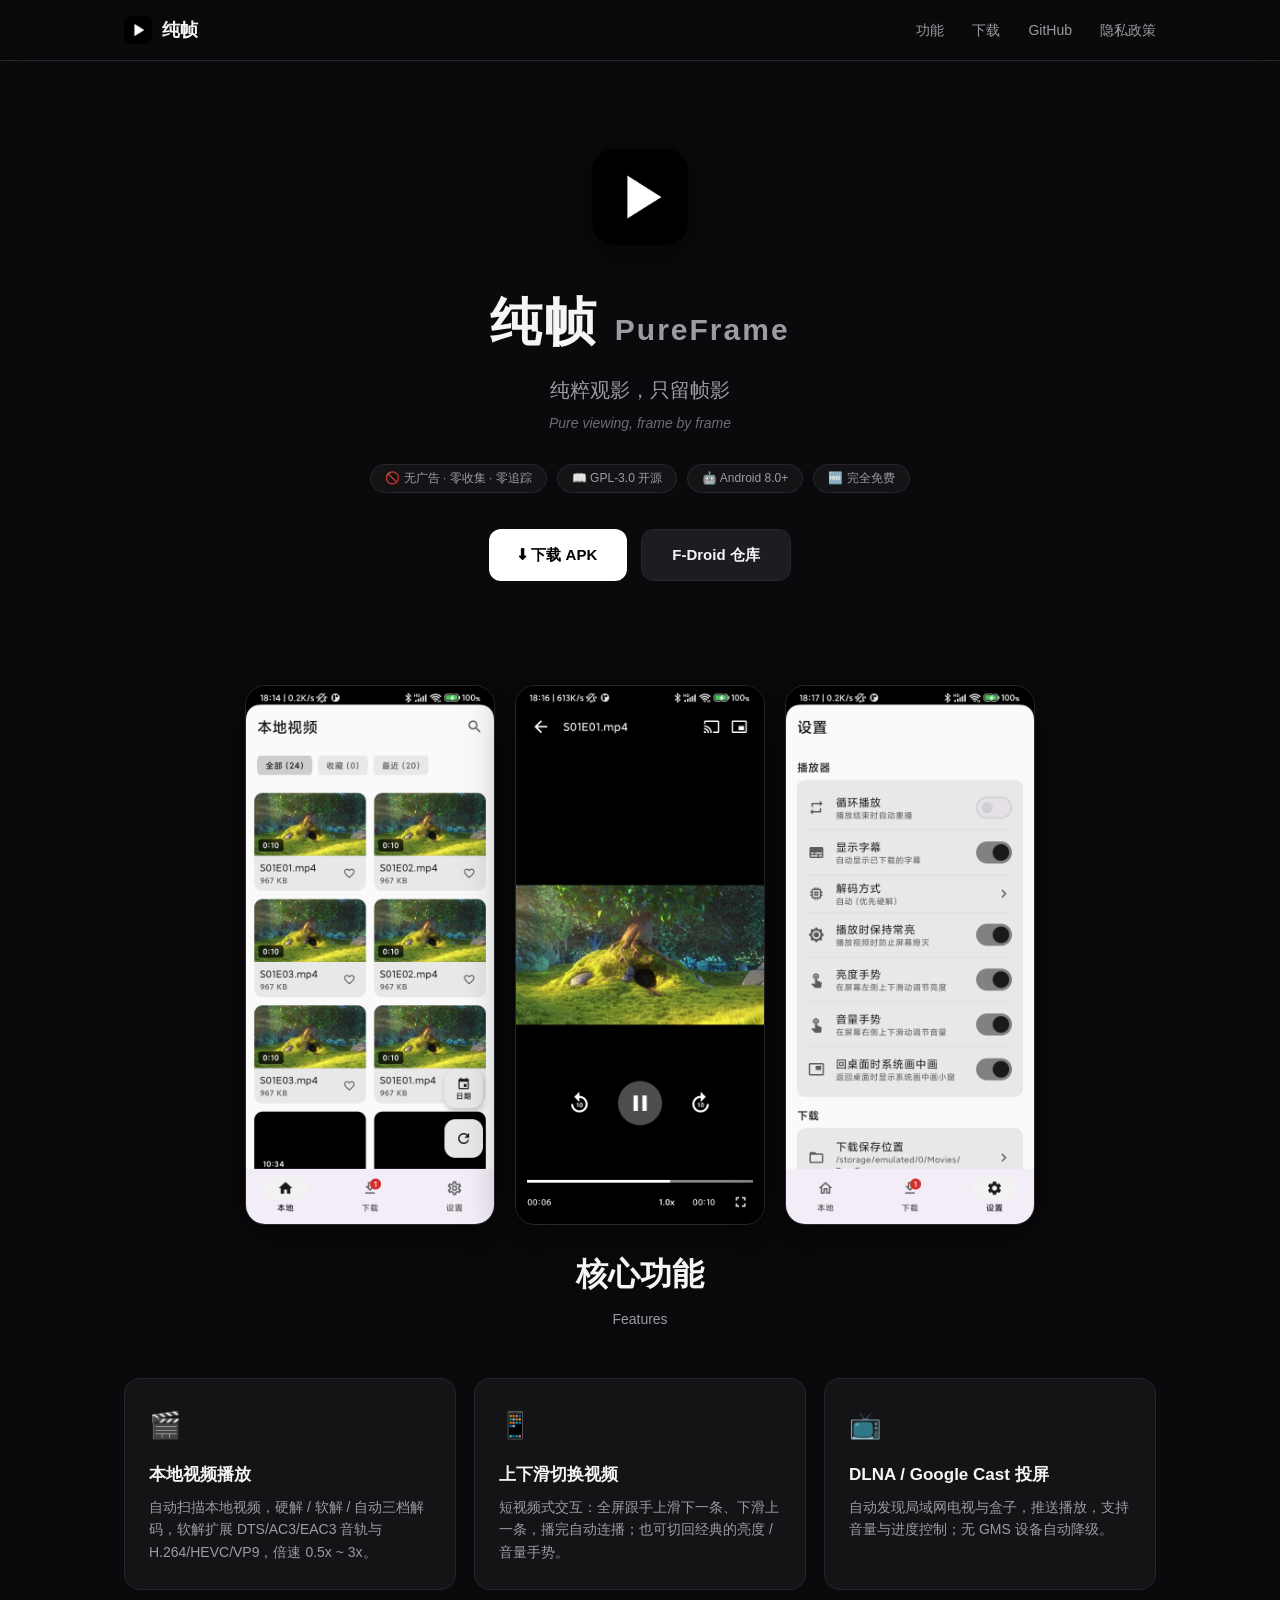
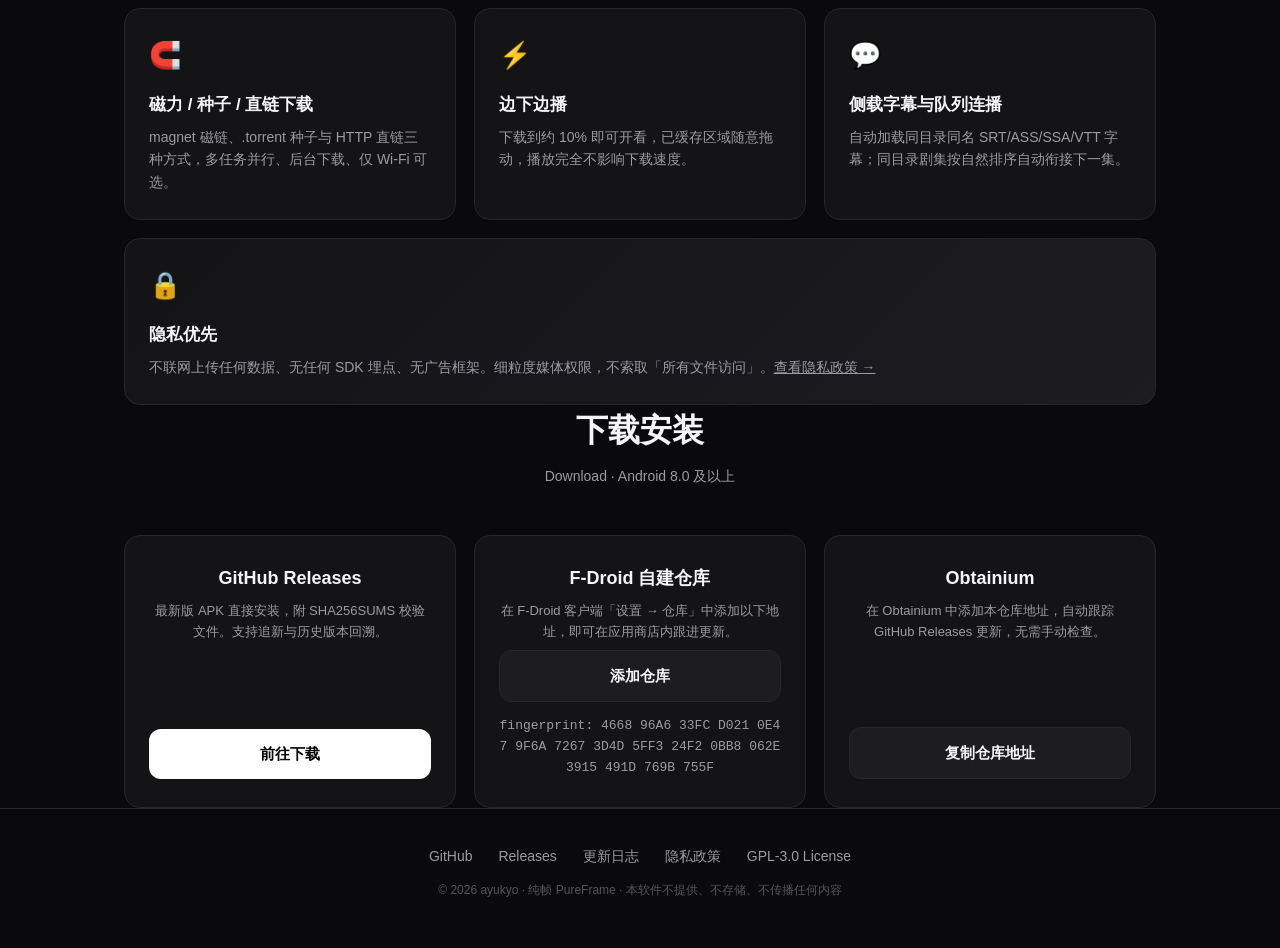
==== index.html @ e0c6eb10 "add promotional landing page (official site) - hero + badges + download CTAs (Releases / F-Droid rep" ====
<!DOCTYPE html>
<html lang="zh-CN">
<head>
<meta charset="UTF-8">
<meta name="viewport" content="width=device-width, initial-scale=1.0">
<title>纯帧 PureFrame — 纯粹观影，只留帧影</title>
<meta name="description" content="纯帧 PureFrame：无广告、极简的 Android 本地视频播放器。FFmpeg 软解、磁力/直链下载、边下边播、DLNA 与 Google Cast 投屏、抖音式滑动连播。免费开源，零收集零追踪。">
<meta property="og:title" content="纯帧 PureFrame — 纯粹观影，只留帧影">
<meta property="og:description" content="无广告、极简的 Android 本地视频播放器 · 免费开源">
<meta property="og:image" content="screenshots/player.png">
<style>
  :root {
    --bg: #0a0a0c;
    --surface: #141417;
    --surface2: #1c1c21;
    --border: #26262c;
    --text: #f5f5f7;
    --text-dim: #9b9ba3;
    --accent: #ffffff;
    --radius: 16px;
  }
  * { margin: 0; padding: 0; box-sizing: border-box; }
  html { scroll-behavior: smooth; }
  body {
    background: var(--bg);
    color: var(--text);
    font-family: -apple-system, "PingFang SC", "Microsoft YaHei", "Segoe UI", Roboto, sans-serif;
    line-height: 1.6;
    -webkit-font-smoothing: antialiased;
  }
  a { color: inherit; text-decoration: none; }
  .container { max-width: 1080px; margin: 0 auto; padding: 0 24px; }

  /* ---- nav ---- */
  nav {
    position: sticky; top: 0; z-index: 10;
    background: rgba(10,10,12,.8); backdrop-filter: blur(12px);
    border-bottom: 1px solid var(--border);
  }
  .nav-inner { display: flex; align-items: center; justify-content: space-between; height: 60px; }
  .brand { display: flex; align-items: center; gap: 10px; font-weight: 700; font-size: 18px; }
  .brand img { width: 28px; height: 28px; border-radius: 6px; }
  .nav-links { display: flex; gap: 28px; font-size: 14px; color: var(--text-dim); }
  .nav-links a:hover { color: var(--text); }

  /* ---- hero ---- */
  .hero { padding: 88px 0 64px; text-align: center; }
  .hero img.logo { width: 96px; height: 96px; border-radius: 22px; margin-bottom: 28px; box-shadow: 0 8px 40px rgba(0,0,0,.6); }
  .hero h1 { font-size: 52px; letter-spacing: 2px; margin-bottom: 10px; }
  .hero .slogan { font-size: 20px; color: var(--text-dim); margin-bottom: 6px; }
  .hero .slogan-en { font-size: 14px; color: #6c6c74; font-style: italic; margin-bottom: 30px; }
  .badges { display: flex; justify-content: center; gap: 10px; flex-wrap: wrap; margin-bottom: 36px; }
  .badge {
    font-size: 12px; color: var(--text-dim);
    border: 1px solid var(--border); border-radius: 999px;
    padding: 4px 14px; background: var(--surface);
  }
  .cta { display: flex; justify-content: center; gap: 14px; flex-wrap: wrap; }
  .btn {
    display: inline-flex; align-items: center; gap: 8px;
    padding: 13px 30px; border-radius: 12px; font-size: 15px; font-weight: 600;
    transition: transform .15s ease, opacity .15s ease;
  }
  .btn:hover { transform: translateY(-2px); }
  .btn-primary { background: var(--accent); color: #000; }
  .btn-secondary { background: var(--surface2); color: var(--text); border: 1px solid var(--border); }

  /* ---- screenshots ---- */
  .shots { padding: 40px 0 24px; }
  .shots-row { display: flex; justify-content: center; gap: 20px; flex-wrap: wrap; }
  .shot {
    width: 250px; border-radius: 20px; overflow: hidden;
    border: 1px solid var(--border);
    box-shadow: 0 12px 48px rgba(0,0,0,.55);
    transition: transform .2s ease;
  }
  .shot:hover { transform: translateY(-6px); }
  .shot img { width: 100%; display: block; }

  /* ---- features ---- */
  section { padding: 72px 0; }
  .sec-title { text-align: center; font-size: 32px; margin-bottom: 8px; }
  .sec-sub { text-align: center; color: var(--text-dim); font-size: 14px; margin-bottom: 48px; }
  .grid { display: grid; grid-template-columns: repeat(3, 1fr); gap: 18px; }
  @media (max-width: 860px) { .grid { grid-template-columns: repeat(2, 1fr); } }
  @media (max-width: 560px) { .grid { grid-template-columns: 1fr; } .hero h1 { font-size: 38px; } }
  .card {
    background: var(--surface); border: 1px solid var(--border);
    border-radius: var(--radius); padding: 26px 24px;
  }
  .card .emoji { font-size: 26px; margin-bottom: 14px; display: block; }
  .card h3 { font-size: 17px; margin-bottom: 8px; }
  .card p { font-size: 14px; color: var(--text-dim); }
  .card.wide { grid-column: span 3; background: linear-gradient(135deg, var(--surface) 0%, var(--surface2) 100%); }
  @media (max-width: 860px) { .card.wide { grid-column: span 2; } }
  @media (max-width: 560px) { .card.wide { grid-column: span 1; } }

  /* ---- download ---- */
  .dl-grid { display: grid; grid-template-columns: repeat(3, 1fr); gap: 18px; }
  @media (max-width: 860px) { .dl-grid { grid-template-columns: 1fr; } }
  .dl-card {
    background: var(--surface); border: 1px solid var(--border);
    border-radius: var(--radius); padding: 28px 24px; text-align: center;
    display: flex; flex-direction: column; gap: 8px;
  }
  .dl-card h3 { font-size: 18px; }
  .dl-card p { font-size: 13px; color: var(--text-dim); flex: 1; }
  .dl-card .btn { justify-content: center; }
  .fp {
    font-family: ui-monospace, Consolas, monospace; font-size: 10.5px;
    color: #6c6c74; word-break: break-all; margin-top: 6px;
  }

  /* ---- footer ---- */
  footer { border-top: 1px solid var(--border); padding: 36px 0 48px; text-align: center; }
  footer .links { display: flex; justify-content: center; gap: 26px; font-size: 14px; color: var(--text-dim); margin-bottom: 14px; flex-wrap: wrap; }
  footer .links a:hover { color: var(--text); }
  footer .fine { font-size: 12px; color: #55555c; }
</style>
</head>
<body>

<nav>
  <div class="container nav-inner">
    <div class="brand"><img src="icon.png" alt="">纯帧</div>
    <div class="nav-links">
      <a href="#features">功能</a>
      <a href="#download">下载</a>
      <a href="https://github.com/ayukyo/pureframe">GitHub</a>
      <a href="privacy-policy.html">隐私政策</a>
    </div>
  </div>
</nav>

<header class="hero container">
  <img class="logo" src="icon.png" alt="PureFrame">
  <h1>纯帧 <span style="color:var(--text-dim);font-size:30px;">PureFrame</span></h1>
  <p class="slogan">纯粹观影，只留帧影</p>
  <p class="slogan-en">Pure viewing, frame by frame</p>
  <div class="badges">
    <span class="badge">🚫 无广告 · 零收集 · 零追踪</span>
    <span class="badge">📖 GPL-3.0 开源</span>
    <span class="badge">🤖 Android 8.0+</span>
    <span class="badge">🆓 完全免费</span>
  </div>
  <div class="cta">
    <a class="btn btn-primary" href="https://github.com/ayukyo/pureframe/releases/latest">⬇ 下载 APK</a>
    <a class="btn btn-secondary" href="#download">F-Droid 仓库</a>
  </div>
</header>

<section class="shots container">
  <div class="shots-row">
    <div class="shot"><img src="screenshots/library.png" alt="媒体库" loading="lazy"></div>
    <div class="shot"><img src="screenshots/player.png" alt="播放器" loading="lazy"></div>
    <div class="shot"><img src="screenshots/settings.png" alt="设置" loading="lazy"></div>
  </div>
</section>

<section id="features" class="container">
  <h2 class="sec-title">核心功能</h2>
  <p class="sec-sub">Features</p>
  <div class="grid">
    <div class="card">
      <span class="emoji">🎬</span>
      <h3>本地视频播放</h3>
      <p>自动扫描本地视频，硬解 / 软解 / 自动三档解码，软解扩展 DTS/AC3/EAC3 音轨与 H.264/HEVC/VP9，倍速 0.5x ~ 3x。</p>
    </div>
    <div class="card">
      <span class="emoji">📱</span>
      <h3>上下滑切换视频</h3>
      <p>短视频式交互：全屏跟手上滑下一条、下滑上一条，播完自动连播；也可切回经典的亮度 / 音量手势。</p>
    </div>
    <div class="card">
      <span class="emoji">📺</span>
      <h3>DLNA / Google Cast 投屏</h3>
      <p>自动发现局域网电视与盒子，推送播放，支持音量与进度控制；无 GMS 设备自动降级。</p>
    </div>
    <div class="card">
      <span class="emoji">🧲</span>
      <h3>磁力 / 种子 / 直链下载</h3>
      <p>magnet 磁链、.torrent 种子与 HTTP 直链三种方式，多任务并行、后台下载、仅 Wi-Fi 可选。</p>
    </div>
    <div class="card">
      <span class="emoji">⚡</span>
      <h3>边下边播</h3>
      <p>下载到约 10% 即可开看，已缓存区域随意拖动，播放完全不影响下载速度。</p>
    </div>
    <div class="card">
      <span class="emoji">💬</span>
      <h3>侧载字幕与队列连播</h3>
      <p>自动加载同目录同名 SRT/ASS/SSA/VTT 字幕；同目录剧集按自然排序自动衔接下一集。</p>
    </div>
    <div class="card wide">
      <span class="emoji">🔒</span>
      <h3>隐私优先</h3>
      <p>不联网上传任何数据、无任何 SDK 埋点、无广告框架。细粒度媒体权限，不索取「所有文件访问」。<a href="privacy-policy.html" style="text-decoration:underline;color:var(--text-dim);">查看隐私政策 →</a></p>
    </div>
  </div>
</section>

<section id="download" class="container">
  <h2 class="sec-title">下载安装</h2>
  <p class="sec-sub">Download · Android 8.0 及以上</p>
  <div class="dl-grid">
    <div class="dl-card">
      <h3>GitHub Releases</h3>
      <p>最新版 APK 直接安装，附 SHA256SUMS 校验文件。支持追新与历史版本回溯。</p>
      <a class="btn btn-primary" href="https://github.com/ayukyo/pureframe/releases/latest">前往下载</a>
    </div>
    <div class="dl-card">
      <h3>F-Droid 自建仓库</h3>
      <p>在 F-Droid 客户端「设置 → 仓库」中添加以下地址，即可在应用商店内跟进更新。</p>
      <a class="btn btn-secondary" href="https://ayukyo.github.io/pureframe/repo?fingerprint=466896A633FCD0210E479F6A72673D4D5FF324F20BB8062E3915491D769B755F">添加仓库</a>
      <p class="fp">fingerprint: 4668 96A6 33FC D021 0E47 9F6A 7267 3D4D 5FF3 24F2 0BB8 062E 3915 491D 769B 755F</p>
    </div>
    <div class="dl-card">
      <h3>Obtainium</h3>
      <p>在 Obtainium 中添加本仓库地址，自动跟踪 GitHub Releases 更新，无需手动检查。</p>
      <a class="btn btn-secondary" href="https://github.com/ayukyo/pureframe">复制仓库地址</a>
    </div>
  </div>
</section>

<footer>
  <div class="container">
    <div class="links">
      <a href="https://github.com/ayukyo/pureframe">GitHub</a>
      <a href="https://github.com/ayukyo/pureframe/releases/latest">Releases</a>
      <a href="https://github.com/ayukyo/pureframe/blob/main/CHANGELOG.md">更新日志</a>
      <a href="privacy-policy.html">隐私政策</a>
      <a href="https://github.com/ayukyo/pureframe/blob/main/LICENSE">GPL-3.0 License</a>
    </div>
    <p class="fine">© 2026 ayukyo · 纯帧 PureFrame · 本软件不提供、不存储、不传播任何内容</p>
  </div>
</footer>

</body>
</html>
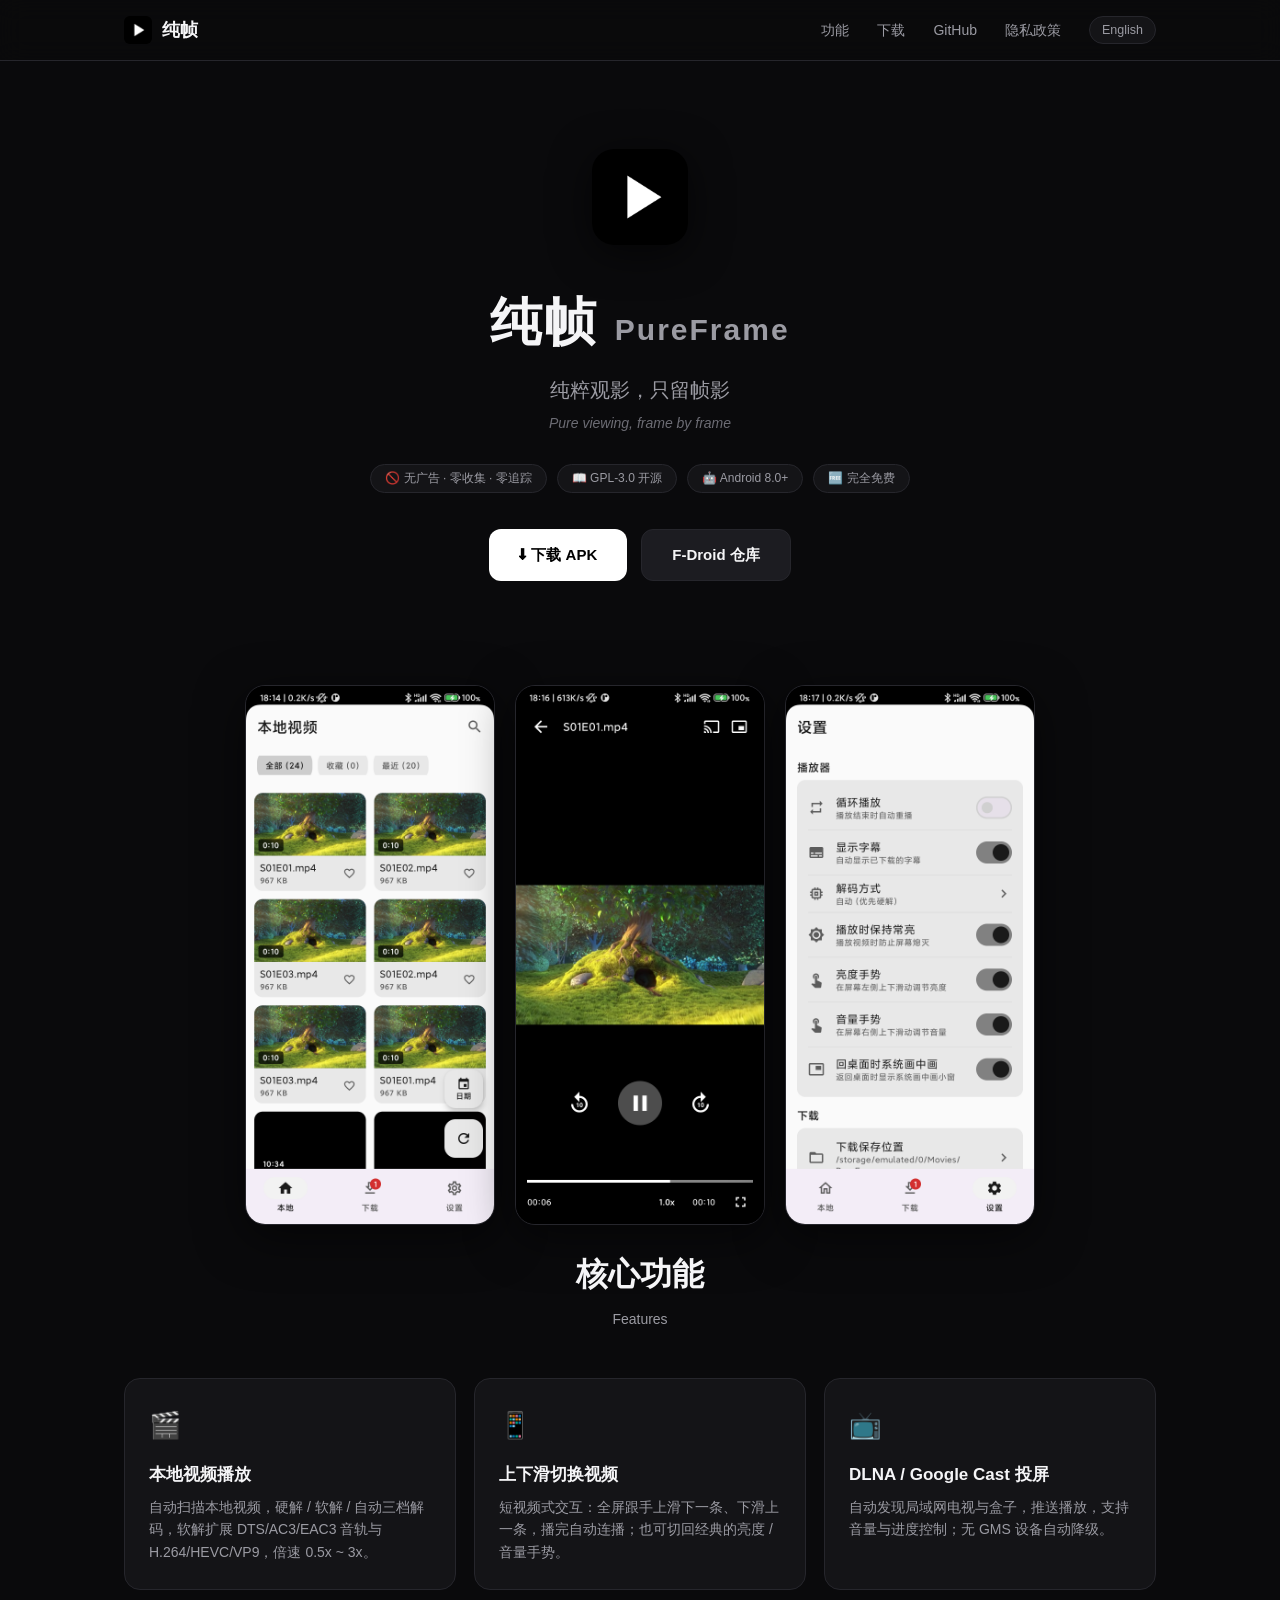
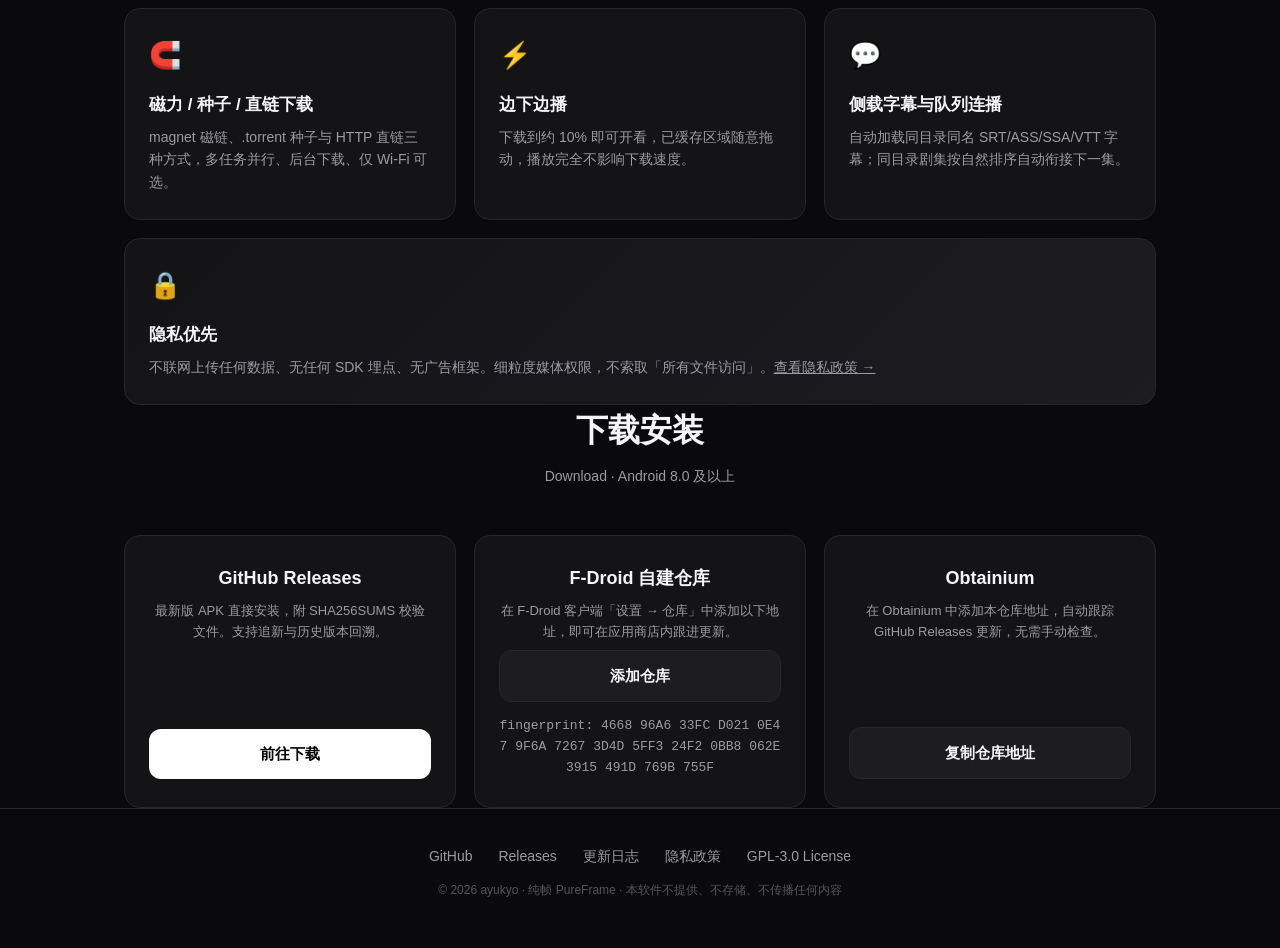
==== commit 2404efd9: "site: bilingual landing page with automatic language detection Ported from icode-skill's site/locale" ====
--- a/index.html
+++ b/index.html
@@ -5,118 +5,17 @@
 <meta name="viewport" content="width=device-width, initial-scale=1.0">
 <title>纯帧 PureFrame — 纯粹观影，只留帧影</title>
 <meta name="description" content="纯帧 PureFrame：无广告、极简的 Android 本地视频播放器。FFmpeg 软解、磁力/直链下载、边下边播、DLNA 与 Google Cast 投屏、抖音式滑动连播。免费开源，零收集零追踪。">
+<link rel="canonical" href="https://ayukyo.github.io/pureframe/">
+<link rel="alternate" hreflang="zh-CN" href="https://ayukyo.github.io/pureframe/">
+<link rel="alternate" hreflang="en" href="https://ayukyo.github.io/pureframe/en/">
+<link rel="alternate" hreflang="x-default" href="https://ayukyo.github.io/pureframe/">
 <meta property="og:title" content="纯帧 PureFrame — 纯粹观影，只留帧影">
 <meta property="og:description" content="无广告、极简的 Android 本地视频播放器 · 免费开源">
 <meta property="og:image" content="screenshots/player.png">
-<style>
-  :root {
-    --bg: #0a0a0c;
-    --surface: #141417;
-    --surface2: #1c1c21;
-    --border: #26262c;
-    --text: #f5f5f7;
-    --text-dim: #9b9ba3;
-    --accent: #ffffff;
-    --radius: 16px;
-  }
-  * { margin: 0; padding: 0; box-sizing: border-box; }
-  html { scroll-behavior: smooth; }
-  body {
-    background: var(--bg);
-    color: var(--text);
-    font-family: -apple-system, "PingFang SC", "Microsoft YaHei", "Segoe UI", Roboto, sans-serif;
-    line-height: 1.6;
-    -webkit-font-smoothing: antialiased;
-  }
-  a { color: inherit; text-decoration: none; }
-  .container { max-width: 1080px; margin: 0 auto; padding: 0 24px; }
-
-  /* ---- nav ---- */
-  nav {
-    position: sticky; top: 0; z-index: 10;
-    background: rgba(10,10,12,.8); backdrop-filter: blur(12px);
-    border-bottom: 1px solid var(--border);
-  }
-  .nav-inner { display: flex; align-items: center; justify-content: space-between; height: 60px; }
-  .brand { display: flex; align-items: center; gap: 10px; font-weight: 700; font-size: 18px; }
-  .brand img { width: 28px; height: 28px; border-radius: 6px; }
-  .nav-links { display: flex; gap: 28px; font-size: 14px; color: var(--text-dim); }
-  .nav-links a:hover { color: var(--text); }
-
-  /* ---- hero ---- */
-  .hero { padding: 88px 0 64px; text-align: center; }
-  .hero img.logo { width: 96px; height: 96px; border-radius: 22px; margin-bottom: 28px; box-shadow: 0 8px 40px rgba(0,0,0,.6); }
-  .hero h1 { font-size: 52px; letter-spacing: 2px; margin-bottom: 10px; }
-  .hero .slogan { font-size: 20px; color: var(--text-dim); margin-bottom: 6px; }
-  .hero .slogan-en { font-size: 14px; color: #6c6c74; font-style: italic; margin-bottom: 30px; }
-  .badges { display: flex; justify-content: center; gap: 10px; flex-wrap: wrap; margin-bottom: 36px; }
-  .badge {
-    font-size: 12px; color: var(--text-dim);
-    border: 1px solid var(--border); border-radius: 999px;
-    padding: 4px 14px; background: var(--surface);
-  }
-  .cta { display: flex; justify-content: center; gap: 14px; flex-wrap: wrap; }
-  .btn {
-    display: inline-flex; align-items: center; gap: 8px;
-    padding: 13px 30px; border-radius: 12px; font-size: 15px; font-weight: 600;
-    transition: transform .15s ease, opacity .15s ease;
-  }
-  .btn:hover { transform: translateY(-2px); }
-  .btn-primary { background: var(--accent); color: #000; }
-  .btn-secondary { background: var(--surface2); color: var(--text); border: 1px solid var(--border); }
-
-  /* ---- screenshots ---- */
-  .shots { padding: 40px 0 24px; }
-  .shots-row { display: flex; justify-content: center; gap: 20px; flex-wrap: wrap; }
-  .shot {
-    width: 250px; border-radius: 20px; overflow: hidden;
-    border: 1px solid var(--border);
-    box-shadow: 0 12px 48px rgba(0,0,0,.55);
-    transition: transform .2s ease;
-  }
-  .shot:hover { transform: translateY(-6px); }
-  .shot img { width: 100%; display: block; }
-
-  /* ---- features ---- */
-  section { padding: 72px 0; }
-  .sec-title { text-align: center; font-size: 32px; margin-bottom: 8px; }
-  .sec-sub { text-align: center; color: var(--text-dim); font-size: 14px; margin-bottom: 48px; }
-  .grid { display: grid; grid-template-columns: repeat(3, 1fr); gap: 18px; }
-  @media (max-width: 860px) { .grid { grid-template-columns: repeat(2, 1fr); } }
-  @media (max-width: 560px) { .grid { grid-template-columns: 1fr; } .hero h1 { font-size: 38px; } }
-  .card {
-    background: var(--surface); border: 1px solid var(--border);
-    border-radius: var(--radius); padding: 26px 24px;
-  }
-  .card .emoji { font-size: 26px; margin-bottom: 14px; display: block; }
-  .card h3 { font-size: 17px; margin-bottom: 8px; }
-  .card p { font-size: 14px; color: var(--text-dim); }
-  .card.wide { grid-column: span 3; background: linear-gradient(135deg, var(--surface) 0%, var(--surface2) 100%); }
-  @media (max-width: 860px) { .card.wide { grid-column: span 2; } }
-  @media (max-width: 560px) { .card.wide { grid-column: span 1; } }
-
-  /* ---- download ---- */
-  .dl-grid { display: grid; grid-template-columns: repeat(3, 1fr); gap: 18px; }
-  @media (max-width: 860px) { .dl-grid { grid-template-columns: 1fr; } }
-  .dl-card {
-    background: var(--surface); border: 1px solid var(--border);
-    border-radius: var(--radius); padding: 28px 24px; text-align: center;
-    display: flex; flex-direction: column; gap: 8px;
-  }
-  .dl-card h3 { font-size: 18px; }
-  .dl-card p { font-size: 13px; color: var(--text-dim); flex: 1; }
-  .dl-card .btn { justify-content: center; }
-  .fp {
-    font-family: ui-monospace, Consolas, monospace; font-size: 10.5px;
-    color: #6c6c74; word-break: break-all; margin-top: 6px;
-  }
-
-  /* ---- footer ---- */
-  footer { border-top: 1px solid var(--border); padding: 36px 0 48px; text-align: center; }
-  footer .links { display: flex; justify-content: center; gap: 26px; font-size: 14px; color: var(--text-dim); margin-bottom: 14px; flex-wrap: wrap; }
-  footer .links a:hover { color: var(--text); }
-  footer .fine { font-size: 12px; color: #55555c; }
-</style>
+<meta property="og:locale" content="zh-CN">
+<meta property="og:locale:alternate" content="en_US">
+<link rel="stylesheet" href="style.css">
+<script src="locale.js"></script>
 </head>
 <body>
 
@@ -128,6 +27,7 @@
       <a href="#download">下载</a>
       <a href="https://github.com/ayukyo/pureframe">GitHub</a>
       <a href="privacy-policy.html">隐私政策</a>
+      <a class="lang-switch" href="en/?lang=en" lang="en">English</a>
     </div>
   </div>
 </nav>
--- a/style.css
+++ b/style.css
@@ -0,0 +1,113 @@
+:root {
+  --bg: #0a0a0c;
+  --surface: #141417;
+  --surface2: #1c1c21;
+  --border: #26262c;
+  --text: #f5f5f7;
+  --text-dim: #9b9ba3;
+  --accent: #ffffff;
+  --radius: 16px;
+}
+* { margin: 0; padding: 0; box-sizing: border-box; }
+html { scroll-behavior: smooth; }
+body {
+  background: var(--bg);
+  color: var(--text);
+  font-family: -apple-system, "PingFang SC", "Microsoft YaHei", "Segoe UI", Roboto, sans-serif;
+  line-height: 1.6;
+  -webkit-font-smoothing: antialiased;
+}
+a { color: inherit; text-decoration: none; }
+.container { max-width: 1080px; margin: 0 auto; padding: 0 24px; }
+
+/* ---- nav ---- */
+nav {
+  position: sticky; top: 0; z-index: 10;
+  background: rgba(10,10,12,.8); backdrop-filter: blur(12px);
+  border-bottom: 1px solid var(--border);
+}
+.nav-inner { display: flex; align-items: center; justify-content: space-between; height: 60px; }
+.brand { display: flex; align-items: center; gap: 10px; font-weight: 700; font-size: 18px; }
+.brand img { width: 28px; height: 28px; border-radius: 6px; }
+.nav-links { display: flex; gap: 28px; font-size: 14px; color: var(--text-dim); align-items: center; }
+.nav-links a:hover { color: var(--text); }
+.lang-switch {
+  border: 1px solid var(--border); border-radius: 999px;
+  padding: 3px 12px; font-size: 12.5px;
+  background: var(--surface);
+}
+.lang-switch:hover { color: var(--text) !important; border-color: var(--text-dim); }
+
+/* ---- hero ---- */
+.hero { padding: 88px 0 64px; text-align: center; }
+.hero img.logo { width: 96px; height: 96px; border-radius: 22px; margin-bottom: 28px; box-shadow: 0 8px 40px rgba(0,0,0,.6); }
+.hero h1 { font-size: 52px; letter-spacing: 2px; margin-bottom: 10px; }
+.hero .slogan { font-size: 20px; color: var(--text-dim); margin-bottom: 6px; }
+.hero .slogan-en { font-size: 14px; color: #6c6c74; font-style: italic; margin-bottom: 30px; }
+.badges { display: flex; justify-content: center; gap: 10px; flex-wrap: wrap; margin-bottom: 36px; }
+.badge {
+  font-size: 12px; color: var(--text-dim);
+  border: 1px solid var(--border); border-radius: 999px;
+  padding: 4px 14px; background: var(--surface);
+}
+.cta { display: flex; justify-content: center; gap: 14px; flex-wrap: wrap; }
+.btn {
+  display: inline-flex; align-items: center; gap: 8px;
+  padding: 13px 30px; border-radius: 12px; font-size: 15px; font-weight: 600;
+  transition: transform .15s ease, opacity .15s ease;
+}
+.btn:hover { transform: translateY(-2px); }
+.btn-primary { background: var(--accent); color: #000; }
+.btn-secondary { background: var(--surface2); color: var(--text); border: 1px solid var(--border); }
+
+/* ---- screenshots ---- */
+.shots { padding: 40px 0 24px; }
+.shots-row { display: flex; justify-content: center; gap: 20px; flex-wrap: wrap; }
+.shot {
+  width: 250px; border-radius: 20px; overflow: hidden;
+  border: 1px solid var(--border);
+  box-shadow: 0 12px 48px rgba(0,0,0,.55);
+  transition: transform .2s ease;
+}
+.shot:hover { transform: translateY(-6px); }
+.shot img { width: 100%; display: block; }
+
+/* ---- features ---- */
+section { padding: 72px 0; }
+.sec-title { text-align: center; font-size: 32px; margin-bottom: 8px; }
+.sec-sub { text-align: center; color: var(--text-dim); font-size: 14px; margin-bottom: 48px; }
+.grid { display: grid; grid-template-columns: repeat(3, 1fr); gap: 18px; }
+@media (max-width: 860px) { .grid { grid-template-columns: repeat(2, 1fr); } }
+@media (max-width: 560px) { .grid { grid-template-columns: 1fr; } .hero h1 { font-size: 38px; } }
+.card {
+  background: var(--surface); border: 1px solid var(--border);
+  border-radius: var(--radius); padding: 26px 24px;
+}
+.card .emoji { font-size: 26px; margin-bottom: 14px; display: block; }
+.card h3 { font-size: 17px; margin-bottom: 8px; }
+.card p { font-size: 14px; color: var(--text-dim); }
+.card.wide { grid-column: span 3; background: linear-gradient(135deg, var(--surface) 0%, var(--surface2) 100%); }
+@media (max-width: 860px) { .card.wide { grid-column: span 2; } }
+@media (max-width: 560px) { .card.wide { grid-column: span 1; } }
+
+/* ---- download ---- */
+.dl-grid { display: grid; grid-template-columns: repeat(3, 1fr); gap: 18px; }
+@media (max-width: 860px) { .dl-grid { grid-template-columns: 1fr; } }
+.dl-card {
+  background: var(--surface); border: 1px solid var(--border);
+  border-radius: var(--radius); padding: 28px 24px; text-align: center;
+  display: flex; flex-direction: column; gap: 8px;
+}
+.dl-card h3 { font-size: 18px; }
+.dl-card p { font-size: 13px; color: var(--text-dim); flex: 1; }
+.dl-card .btn { justify-content: center; }
+.fp {
+  font-family: ui-monospace, Consolas, monospace; font-size: 10.5px;
+  color: #6c6c74; word-break: break-all; margin-top: 6px;
+}
+
+/* ---- footer ---- */
+footer { border-top: 1px solid var(--border); padding: 36px 0 48px; text-align: center; }
+footer .links { display: flex; justify-content: center; gap: 26px; font-size: 14px; color: var(--text-dim); margin-bottom: 14px; flex-wrap: wrap; }
+footer .links a:hover { color: var(--text); }
+footer .fine { font-size: 12px; color: #55555c; }
